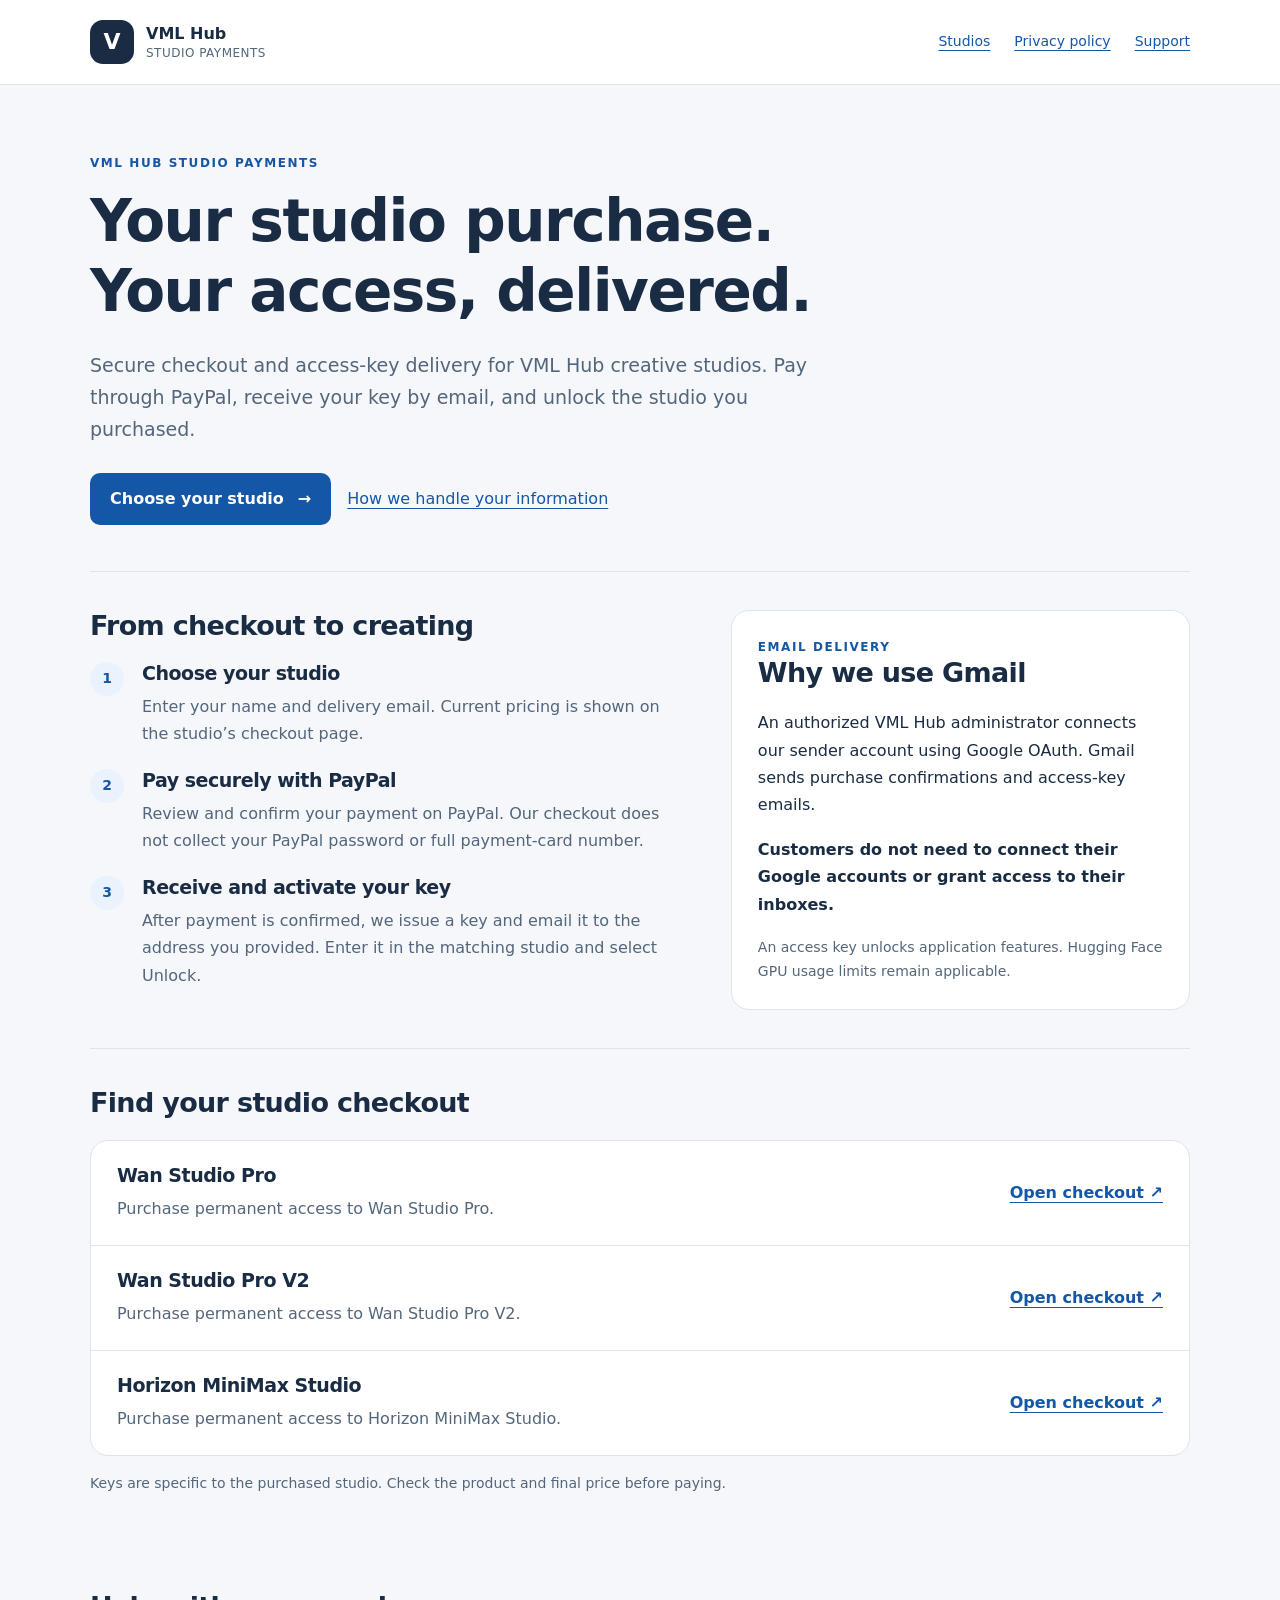
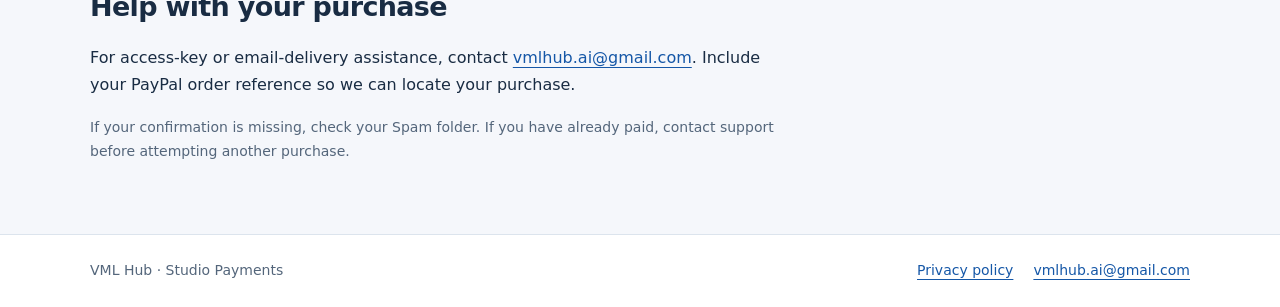
==== index.html @ e3885d2f "Add studio payments homepage and privacy policy" ====
<!doctype html>
<html lang="en">
<head>
  <meta charset="utf-8">
  <meta name="viewport" content="width=device-width,initial-scale=1">
  <meta name="description" content="VML Hub Studio Payments: secure PayPal checkout, purchase confirmations, and access-key delivery for Wan and Horizon creative studios.">
  <link rel="canonical" href="https://vmlhub.github.io/studio-payments/">
  <link rel="stylesheet" href="styles.css">
  <title>VML Hub Studio Payments</title>
</head>
<body>
  <a class="skip" href="#main">Skip to content</a>
  <header class="site-header"><div class="wrap nav">
    <a class="brand" href="./" aria-label="VML Hub Studio Payments home"><span class="brand-mark" aria-hidden="true">V</span><span>VML Hub<small>STUDIO PAYMENTS</small></span></a>
    <nav class="nav-links" aria-label="Main navigation"><a href="#studios">Studios</a><a href="privacy.html">Privacy policy</a><a href="mailto:vmlhub.ai@gmail.com">Support</a></nav>
  </div></header>
  <main id="main" class="wrap">
    <section class="hero" aria-labelledby="title">
      <p class="eyebrow">VML Hub Studio Payments</p>
      <h1>Your studio purchase.<br>Your access, delivered.</h1>
      <p class="lede">Secure checkout and access-key delivery for VML Hub creative studios. Pay through PayPal, receive your key by email, and unlock the studio you purchased.</p>
      <div class="hero-actions"><a class="button" href="#studios">Choose your studio <span aria-hidden="true">→</span></a><a class="text-link" href="privacy.html">How we handle your information</a></div>
    </section>
    <section class="section intro-grid" aria-labelledby="how-title">
      <div><h2 id="how-title">From checkout to creating</h2><ol class="steps">
        <li><h3>Choose your studio</h3><p>Enter your name and delivery email. Current pricing is shown on the studio’s checkout page.</p></li>
        <li><h3>Pay securely with PayPal</h3><p>Review and confirm your payment on PayPal. Our checkout does not collect your PayPal password or full payment-card number.</p></li>
        <li><h3>Receive and activate your key</h3><p>After payment is confirmed, we issue a key and email it to the address you provided. Enter it in the matching studio and select Unlock.</p></li>
      </ol></div>
      <aside class="notice" aria-labelledby="gmail-title"><p class="eyebrow">Email delivery</p><h2 id="gmail-title">Why we use Gmail</h2><p>An authorized VML Hub administrator connects our sender account using Google OAuth. Gmail sends purchase confirmations and access-key emails.</p><p><strong>Customers do not need to connect their Google accounts or grant access to their inboxes.</strong></p><p class="small">An access key unlocks application features. Hugging Face GPU usage limits remain applicable.</p></aside>
    </section>
    <section id="studios" class="section" aria-labelledby="studios-title"><h2 id="studios-title">Find your studio checkout</h2><div class="service-list">
      <article class="service-row"><div><h3>Wan Studio Pro</h3><p>Purchase permanent access to Wan Studio Pro.</p></div><a href="https://vml12-erp.hf.space/wan-studio-pro/checkout">Open checkout <span aria-hidden="true">&nbsp;↗</span></a></article>
      <article class="service-row"><div><h3>Wan Studio Pro V2</h3><p>Purchase permanent access to Wan Studio Pro V2.</p></div><a href="https://vml12-erp.hf.space/wan-studio-pro-v2/checkout">Open checkout <span aria-hidden="true">&nbsp;↗</span></a></article>
      <article class="service-row"><div><h3>Horizon MiniMax Studio</h3><p>Purchase permanent access to Horizon MiniMax Studio.</p></div><a href="https://vml12-erp.hf.space/horizon-minimax/checkout">Open checkout <span aria-hidden="true">&nbsp;↗</span></a></article>
    </div><p class="small" style="margin-top:16px">Keys are specific to the purchased studio. Check the product and final price before paying.</p></section>
    <section class="support" aria-labelledby="support-title"><h2 id="support-title">Help with your purchase</h2><p>For access-key or email-delivery assistance, contact <a href="mailto:vmlhub.ai@gmail.com">vmlhub.ai@gmail.com</a>. Include your PayPal order reference so we can locate your purchase.</p><p class="small">If your confirmation is missing, check your Spam folder. If you have already paid, contact support before attempting another purchase.</p></section>
  </main>
  <footer class="site-footer"><div class="wrap footer-inner"><span>VML Hub · Studio Payments</span><div class="footer-links"><a href="privacy.html">Privacy policy</a><a href="mailto:vmlhub.ai@gmail.com">vmlhub.ai@gmail.com</a></div></div></footer>
</body>
</html>
---- styles.css ----
:root{color-scheme:light;--ink:#192c43;--muted:#54667b;--line:#dce4ed;--surface:#fff;--page:#f5f7fb;--blue:#1557a7;--soft:#eaf2fe;--radius:18px;font-family:system-ui,-apple-system,BlinkMacSystemFont,"Segoe UI",sans-serif}
*{box-sizing:border-box}html{scroll-behavior:smooth;scroll-padding-top:24px}body{margin:0;background:var(--page);color:var(--ink);font-size:16px;line-height:1.7}a{color:var(--blue);text-underline-offset:4px}a:hover{text-decoration-thickness:2px}a:focus-visible{outline:3px solid var(--blue);outline-offset:5px;border-radius:3px}p{margin:0 0 18px}h1,h2,h3{line-height:1.2;letter-spacing:-.025em}h1{font-size:clamp(34px,5vw,58px);margin:14px 0 22px;max-width:850px}h2{font-size:27px;margin:0 0 20px}h3{font-size:19px;margin:0 0 8px}ul,ol{padding-left:23px}li{margin:8px 0}.wrap{width:min(1100px,calc(100% - 48px));margin-inline:auto}.site-header{background:var(--surface);border-bottom:1px solid var(--line)}.nav{display:flex;align-items:center;justify-content:space-between;gap:20px;padding-block:20px}.brand{display:flex;align-items:center;gap:12px;text-decoration:none;color:var(--ink);font-weight:750;line-height:1.35}.brand-mark{display:grid;place-items:center;width:44px;height:44px;flex:none;border-radius:13px;color:white;background:var(--ink);font-size:22px}.brand small{display:block;color:var(--muted);font-weight:500;font-size:12px;letter-spacing:.04em}.nav-links{display:flex;align-items:center;gap:24px;font-size:14px}.nav-links a{display:inline-flex;align-items:center;min-height:44px}.hero{padding-block:68px 46px}.eyebrow{margin:0;color:var(--blue);font-weight:750;font-size:12px;letter-spacing:.13em;text-transform:uppercase}.lede{max-width:750px;font-size:19px;color:var(--muted)}.hero-actions{display:flex;flex-wrap:wrap;gap:16px;align-items:center;margin-top:28px}.button{display:inline-flex;align-items:center;justify-content:center;gap:14px;min-height:48px;padding:12px 20px;border-radius:10px;background:var(--blue);color:white;font-weight:700;text-decoration:none}.button:hover{background:#0e488d}.text-link{padding-block:10px}.section{padding-block:38px;border-top:1px solid var(--line)}.intro-grid{display:grid;grid-template-columns:1.3fr 1fr;gap:44px;align-items:start}.steps{list-style:none;counter-reset:step;padding:0;margin:0;display:grid;gap:22px}.steps li{counter-increment:step;position:relative;padding-left:52px;margin:0}.steps li:before{content:counter(step);display:grid;place-items:center;position:absolute;left:0;top:0;width:34px;height:34px;border-radius:50%;background:var(--soft);color:var(--blue);font-size:14px;font-weight:750}.steps p,.service-row p{color:var(--muted);margin:0}.notice{padding:26px;background:var(--surface);border:1px solid var(--line);border-radius:var(--radius)}.notice p:last-child{margin-bottom:0}.notice strong{color:var(--ink)}.service-list{background:var(--surface);border:1px solid var(--line);border-radius:var(--radius);overflow:hidden}.service-row{display:flex;align-items:center;justify-content:space-between;gap:24px;padding:23px 26px}.service-row+.service-row{border-top:1px solid var(--line)}.service-row a{flex:none;display:inline-flex;align-items:center;min-height:44px;font-weight:650}.small{font-size:14px;color:var(--muted)}.support{padding-block:40px 52px}.support p{max-width:700px}.site-footer{background:var(--surface);border-top:1px solid var(--line);font-size:14px;color:var(--muted)}.footer-inner{display:flex;justify-content:space-between;align-items:center;gap:20px;flex-wrap:wrap;padding-block:24px}.footer-links{display:flex;gap:20px;flex-wrap:wrap}.footer-links a{overflow-wrap:anywhere}.policy-hero{padding-block:50px 28px}.policy-hero h1{font-size:clamp(34px,5vw,48px);margin-bottom:12px}.policy-layout{display:grid;grid-template-columns:230px minmax(0,1fr);gap:44px;padding-bottom:60px}.toc{position:sticky;top:24px;align-self:start;font-size:14px}.toc strong{display:block;margin-bottom:12px}.toc a{display:block;padding:6px 0}.policy-content{padding:32px;background:var(--surface);border:1px solid var(--line);border-radius:var(--radius);overflow-wrap:anywhere}.policy-content section+section{border-top:1px solid var(--line);margin-top:30px;padding-top:30px}.policy-content h2{font-size:23px}.policy-content p:last-child{margin-bottom:0}.skip{position:absolute;left:20px;top:-80px;z-index:10;background:var(--surface);padding:12px}.skip:focus{top:12px}
@media(max-width:760px){.wrap{width:calc(100% - 36px)}.nav{align-items:flex-start;gap:12px}.nav-links{gap:14px;font-size:13px;flex-wrap:wrap;justify-content:flex-end}.brand small{font-size:11px}.hero{padding-block:42px 30px}.lede{font-size:17px}.intro-grid{grid-template-columns:1fr;gap:28px}.section{padding-block:30px}.service-row{flex-direction:column;align-items:flex-start;gap:10px;padding:20px}.policy-layout{grid-template-columns:minmax(0,1fr);gap:24px}.toc{position:static;display:flex;gap:8px 18px;flex-wrap:wrap;padding-bottom:20px;border-bottom:1px solid var(--line)}.toc strong{width:100%;margin:0}.policy-content{padding:24px}.footer-inner{align-items:flex-start}.brand-mark{width:38px;height:38px}.notice{padding:23px}}
@media(max-width:400px){.nav{flex-direction:column}.nav-links{justify-content:flex-start}.hero-actions{align-items:stretch;flex-direction:column}.policy-content{padding:20px}.policy-content h2{font-size:21px}}
@media(prefers-color-scheme:dark){:root{color-scheme:dark;--ink:#e7eff9;--muted:#b4c3d4;--line:#34475e;--surface:#172536;--page:#101c2a;--blue:#98caff;--soft:#233b56}.brand-mark{background:#294563}.button{background:#98caff;color:#102236}.button:hover{background:#bbdcff}}
@media(prefers-reduced-motion:reduce){html{scroll-behavior:auto}}
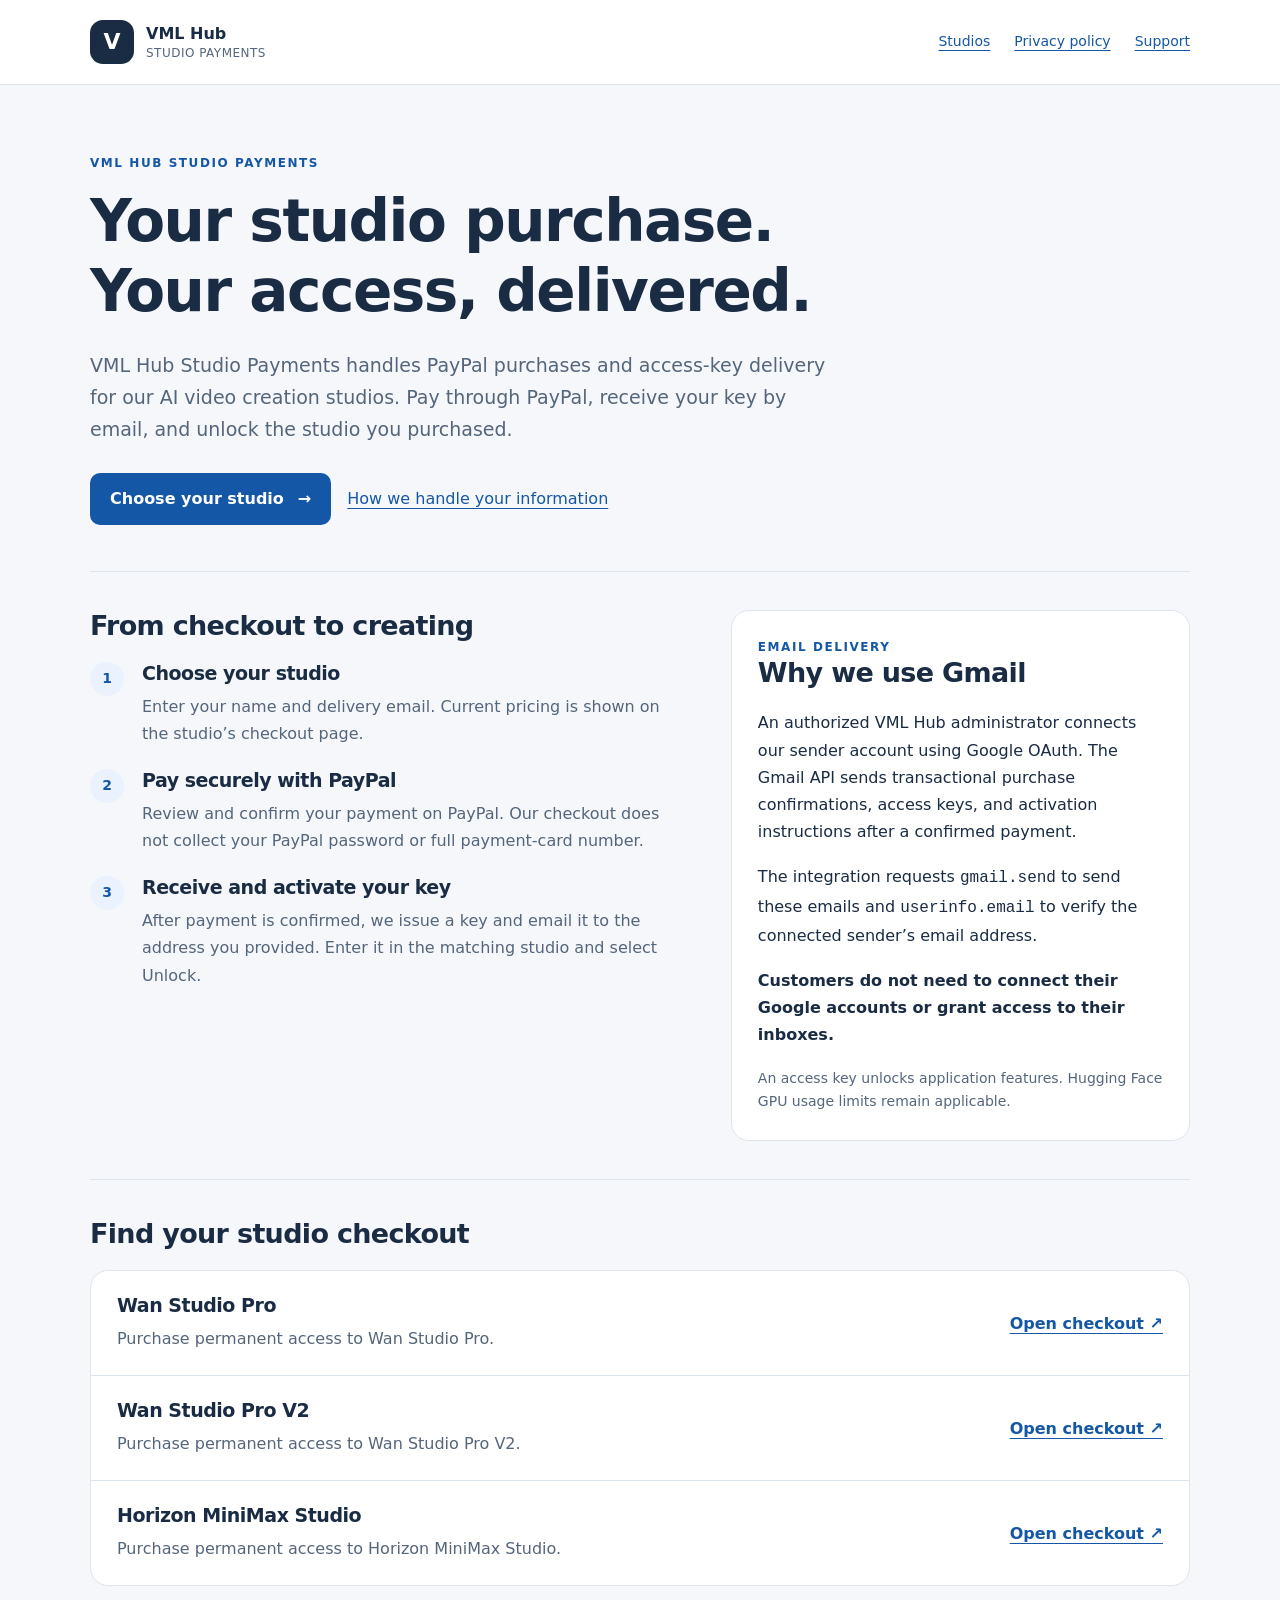
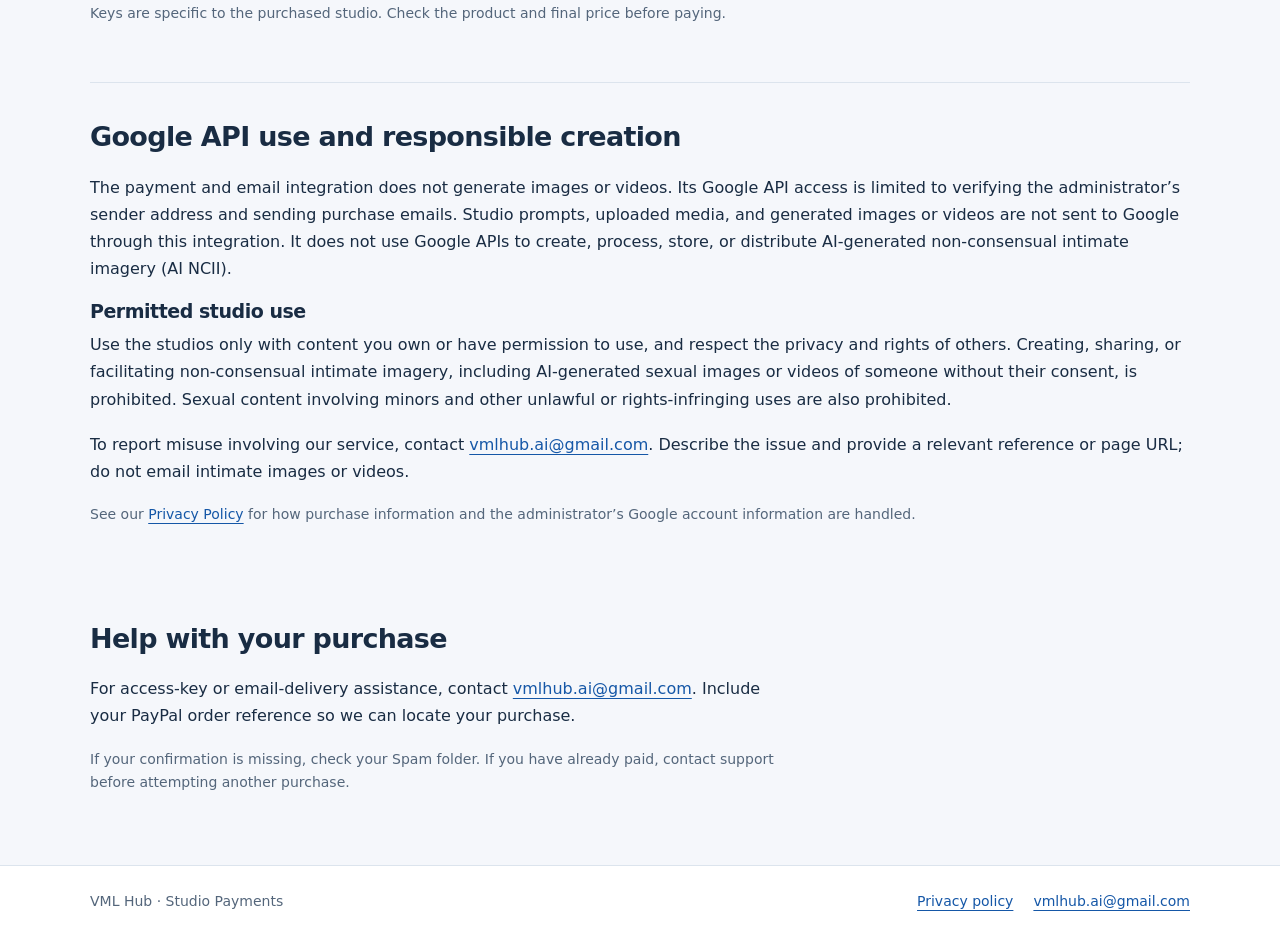
==== commit fa757e5c: "Clarify Google API purpose and studio use restrictions" ====
--- a/index.html
+++ b/index.html
@@ -18,7 +18,7 @@
     <section class="hero" aria-labelledby="title">
       <p class="eyebrow">VML Hub Studio Payments</p>
       <h1>Your studio purchase.<br>Your access, delivered.</h1>
-      <p class="lede">Secure checkout and access-key delivery for VML Hub creative studios. Pay through PayPal, receive your key by email, and unlock the studio you purchased.</p>
+      <p class="lede">VML Hub Studio Payments handles PayPal purchases and access-key delivery for our AI video creation studios. Pay through PayPal, receive your key by email, and unlock the studio you purchased.</p>
       <div class="hero-actions"><a class="button" href="#studios">Choose your studio <span aria-hidden="true">→</span></a><a class="text-link" href="privacy.html">How we handle your information</a></div>
     </section>
     <section class="section intro-grid" aria-labelledby="how-title">
@@ -27,13 +27,14 @@
         <li><h3>Pay securely with PayPal</h3><p>Review and confirm your payment on PayPal. Our checkout does not collect your PayPal password or full payment-card number.</p></li>
         <li><h3>Receive and activate your key</h3><p>After payment is confirmed, we issue a key and email it to the address you provided. Enter it in the matching studio and select Unlock.</p></li>
       </ol></div>
-      <aside class="notice" aria-labelledby="gmail-title"><p class="eyebrow">Email delivery</p><h2 id="gmail-title">Why we use Gmail</h2><p>An authorized VML Hub administrator connects our sender account using Google OAuth. Gmail sends purchase confirmations and access-key emails.</p><p><strong>Customers do not need to connect their Google accounts or grant access to their inboxes.</strong></p><p class="small">An access key unlocks application features. Hugging Face GPU usage limits remain applicable.</p></aside>
+      <aside class="notice" aria-labelledby="gmail-title"><p class="eyebrow">Email delivery</p><h2 id="gmail-title">Why we use Gmail</h2><p>An authorized VML Hub administrator connects our sender account using Google OAuth. The Gmail API sends transactional purchase confirmations, access keys, and activation instructions after a confirmed payment.</p><p>The integration requests <code>gmail.send</code> to send these emails and <code>userinfo.email</code> to verify the connected sender’s email address.</p><p><strong>Customers do not need to connect their Google accounts or grant access to their inboxes.</strong></p><p class="small">An access key unlocks application features. Hugging Face GPU usage limits remain applicable.</p></aside>
     </section>
     <section id="studios" class="section" aria-labelledby="studios-title"><h2 id="studios-title">Find your studio checkout</h2><div class="service-list">
       <article class="service-row"><div><h3>Wan Studio Pro</h3><p>Purchase permanent access to Wan Studio Pro.</p></div><a href="https://vml12-erp.hf.space/wan-studio-pro/checkout">Open checkout <span aria-hidden="true">&nbsp;↗</span></a></article>
       <article class="service-row"><div><h3>Wan Studio Pro V2</h3><p>Purchase permanent access to Wan Studio Pro V2.</p></div><a href="https://vml12-erp.hf.space/wan-studio-pro-v2/checkout">Open checkout <span aria-hidden="true">&nbsp;↗</span></a></article>
       <article class="service-row"><div><h3>Horizon MiniMax Studio</h3><p>Purchase permanent access to Horizon MiniMax Studio.</p></div><a href="https://vml12-erp.hf.space/horizon-minimax/checkout">Open checkout <span aria-hidden="true">&nbsp;↗</span></a></article>
     </div><p class="small" style="margin-top:16px">Keys are specific to the purchased studio. Check the product and final price before paying.</p></section>
+    <section class="section" aria-labelledby="api-use-title"><h2 id="api-use-title">Google API use and responsible creation</h2><p>The payment and email integration does not generate images or videos. Its Google API access is limited to verifying the administrator’s sender address and sending purchase emails. Studio prompts, uploaded media, and generated images or videos are not sent to Google through this integration. It does not use Google APIs to create, process, store, or distribute AI-generated non-consensual intimate imagery (AI NCII).</p><h3>Permitted studio use</h3><p>Use the studios only with content you own or have permission to use, and respect the privacy and rights of others. Creating, sharing, or facilitating non-consensual intimate imagery, including AI-generated sexual images or videos of someone without their consent, is prohibited. Sexual content involving minors and other unlawful or rights-infringing uses are also prohibited.</p><p>To report misuse involving our service, contact <a href="mailto:vmlhub.ai@gmail.com">vmlhub.ai@gmail.com</a>. Describe the issue and provide a relevant reference or page URL; do not email intimate images or videos.</p><p class="small">See our <a href="privacy.html">Privacy Policy</a> for how purchase information and the administrator’s Google account information are handled.</p></section>
     <section class="support" aria-labelledby="support-title"><h2 id="support-title">Help with your purchase</h2><p>For access-key or email-delivery assistance, contact <a href="mailto:vmlhub.ai@gmail.com">vmlhub.ai@gmail.com</a>. Include your PayPal order reference so we can locate your purchase.</p><p class="small">If your confirmation is missing, check your Spam folder. If you have already paid, contact support before attempting another purchase.</p></section>
   </main>
   <footer class="site-footer"><div class="wrap footer-inner"><span>VML Hub · Studio Payments</span><div class="footer-links"><a href="privacy.html">Privacy policy</a><a href="mailto:vmlhub.ai@gmail.com">vmlhub.ai@gmail.com</a></div></div></footer>
